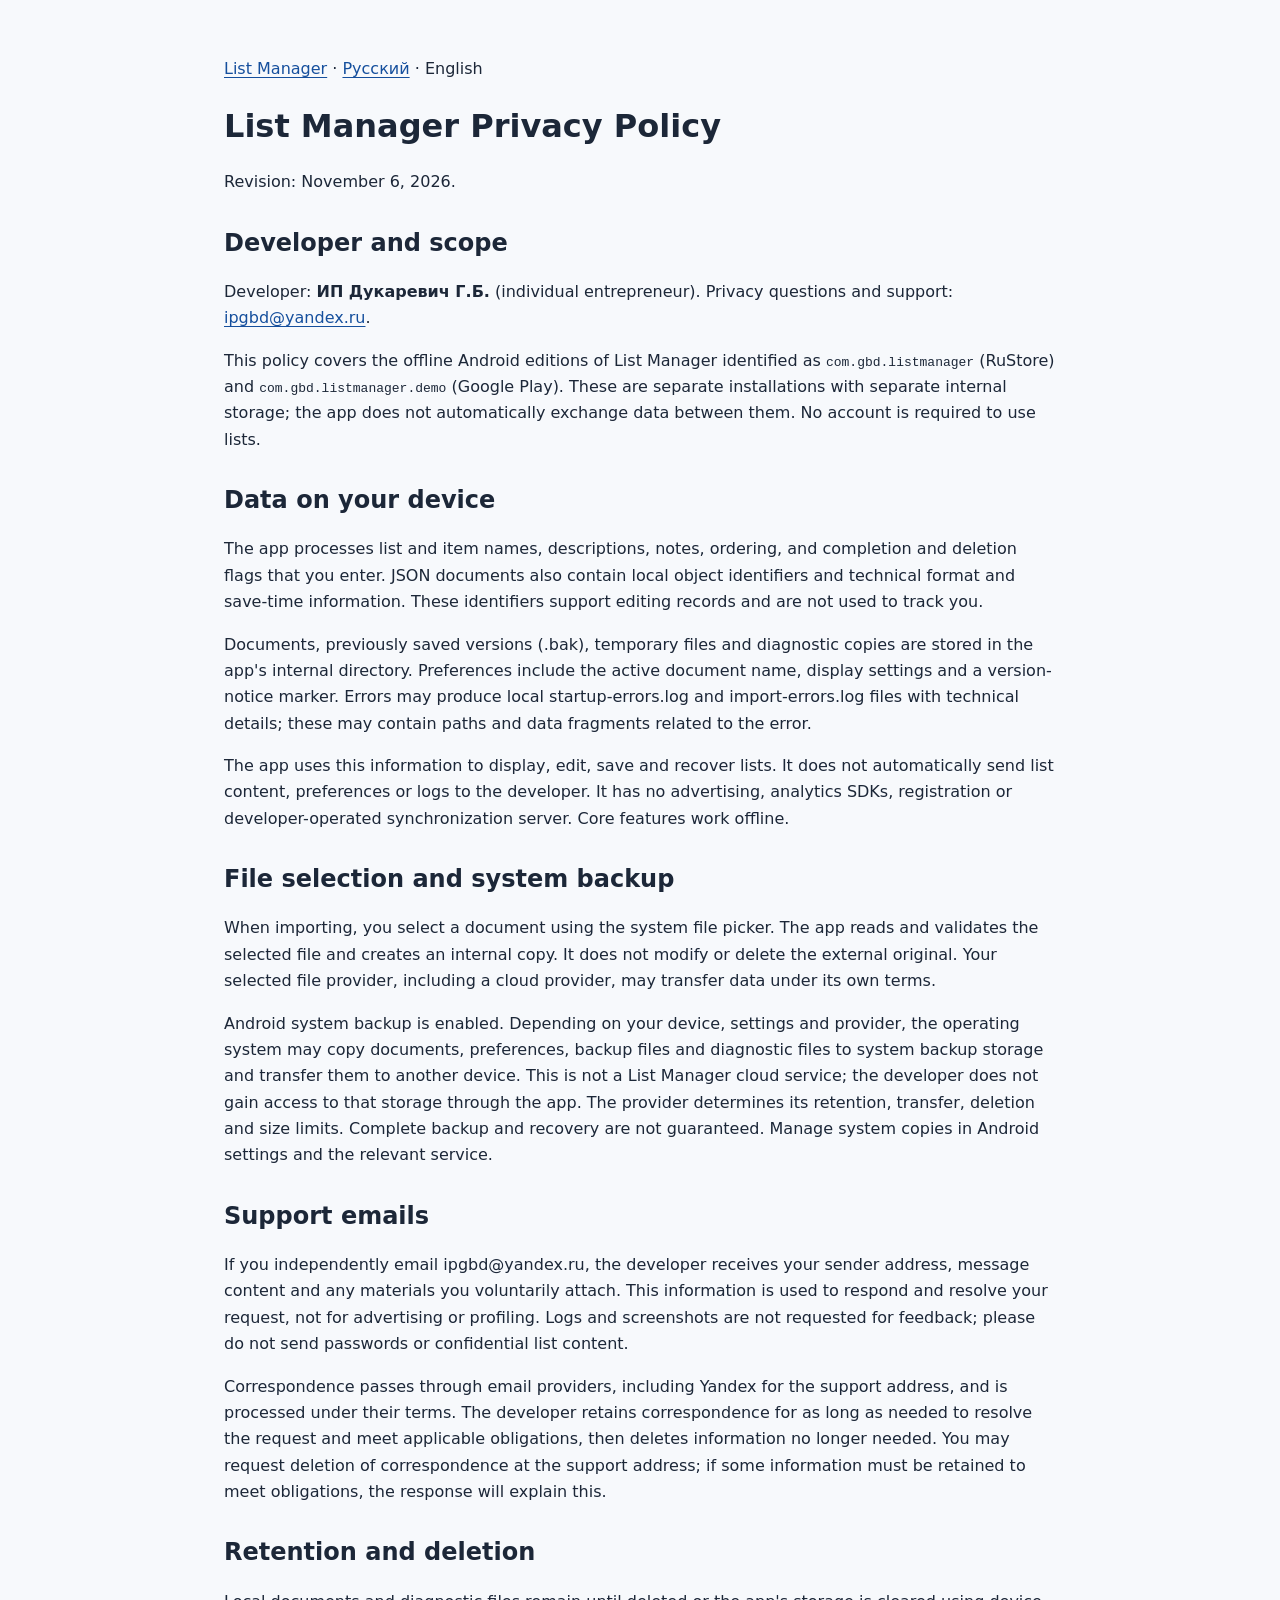
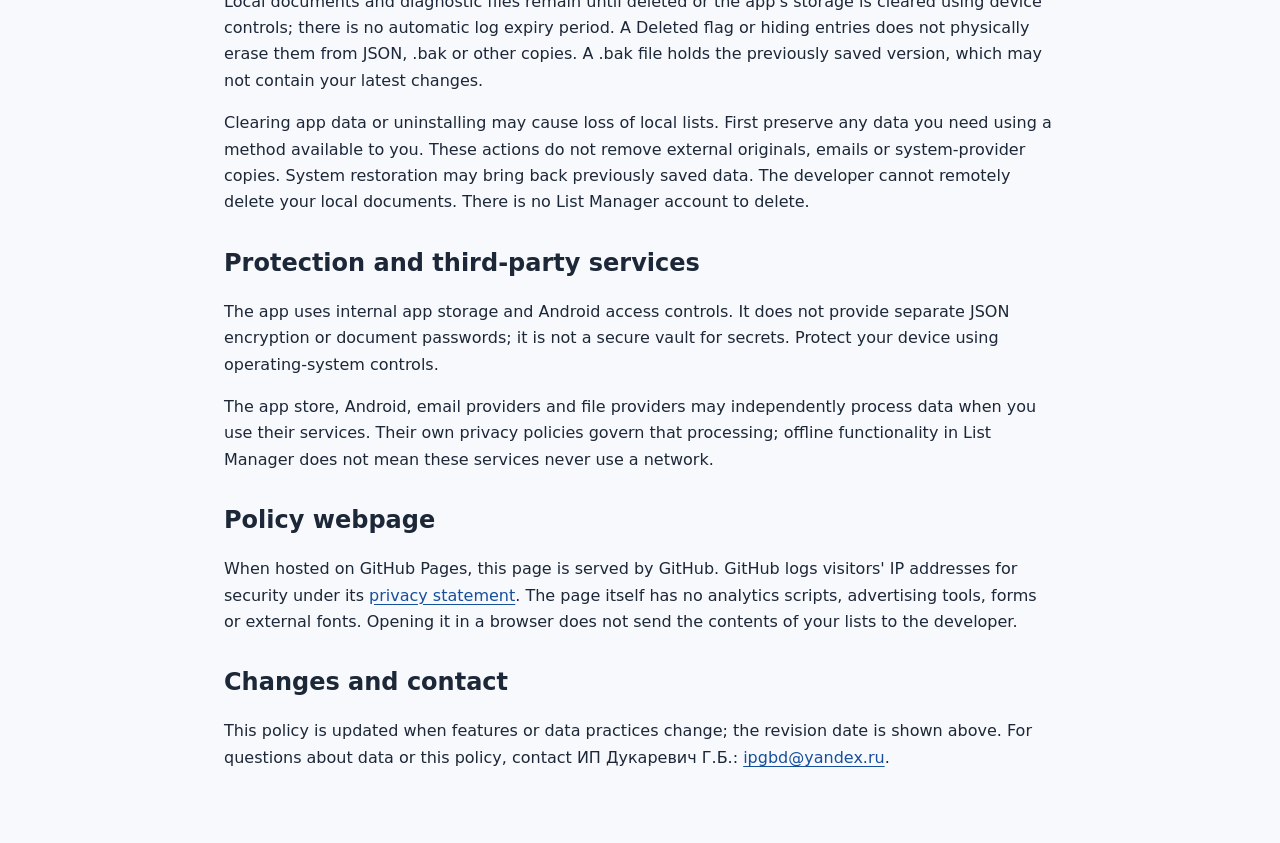
==== privacy/en.html @ c69b0f96 "Add List Manager privacy policy site" ====
<!doctype html>
<html lang="en">
<head>
  <meta charset="utf-8">
  <meta name="viewport" content="width=device-width, initial-scale=1">
  <title>List Manager — Privacy Policy</title>
  <link rel="stylesheet" href="../style.css">
</head>
<body><main>
  <nav aria-label="Language"><a href="../index.html">List Manager</a> · <a href="ru.html" lang="ru" hreflang="ru">Русский</a> · English</nav>
  <h1>List Manager Privacy Policy</h1>
  <p>Revision: November 6, 2026.</p>

  <h2>Developer and scope</h2>
  <p>Developer: <strong>ИП Дукаревич Г.Б.</strong> (individual entrepreneur). Privacy questions and support: <a href="mailto:ipgbd@yandex.ru">ipgbd@yandex.ru</a>.</p>
  <p>This policy covers the offline Android editions of List Manager identified as <code>com.gbd.listmanager</code> (RuStore) and <code>com.gbd.listmanager.demo</code> (Google Play). These are separate installations with separate internal storage; the app does not automatically exchange data between them. No account is required to use lists.</p>

  <h2>Data on your device</h2>
  <p>The app processes list and item names, descriptions, notes, ordering, and completion and deletion flags that you enter. JSON documents also contain local object identifiers and technical format and save-time information. These identifiers support editing records and are not used to track you.</p>
  <p>Documents, previously saved versions (.bak), temporary files and diagnostic copies are stored in the app's internal directory. Preferences include the active document name, display settings and a version-notice marker. Errors may produce local startup-errors.log and import-errors.log files with technical details; these may contain paths and data fragments related to the error.</p>
  <p>The app uses this information to display, edit, save and recover lists. It does not automatically send list content, preferences or logs to the developer. It has no advertising, analytics SDKs, registration or developer-operated synchronization server. Core features work offline.</p>

  <h2>File selection and system backup</h2>
  <p>When importing, you select a document using the system file picker. The app reads and validates the selected file and creates an internal copy. It does not modify or delete the external original. Your selected file provider, including a cloud provider, may transfer data under its own terms.</p>
  <p>Android system backup is enabled. Depending on your device, settings and provider, the operating system may copy documents, preferences, backup files and diagnostic files to system backup storage and transfer them to another device. This is not a List Manager cloud service; the developer does not gain access to that storage through the app. The provider determines its retention, transfer, deletion and size limits. Complete backup and recovery are not guaranteed. Manage system copies in Android settings and the relevant service.</p>

  <h2>Support emails</h2>
  <p>If you independently email ipgbd@yandex.ru, the developer receives your sender address, message content and any materials you voluntarily attach. This information is used to respond and resolve your request, not for advertising or profiling. Logs and screenshots are not requested for feedback; please do not send passwords or confidential list content.</p>
  <p>Correspondence passes through email providers, including Yandex for the support address, and is processed under their terms. The developer retains correspondence for as long as needed to resolve the request and meet applicable obligations, then deletes information no longer needed. You may request deletion of correspondence at the support address; if some information must be retained to meet obligations, the response will explain this.</p>

  <h2>Retention and deletion</h2>
  <p>Local documents and diagnostic files remain until deleted or the app's storage is cleared using device controls; there is no automatic log expiry period. A Deleted flag or hiding entries does not physically erase them from JSON, .bak or other copies. A .bak file holds the previously saved version, which may not contain your latest changes.</p>
  <p>Clearing app data or uninstalling may cause loss of local lists. First preserve any data you need using a method available to you. These actions do not remove external originals, emails or system-provider copies. System restoration may bring back previously saved data. The developer cannot remotely delete your local documents. There is no List Manager account to delete.</p>

  <h2>Protection and third-party services</h2>
  <p>The app uses internal app storage and Android access controls. It does not provide separate JSON encryption or document passwords; it is not a secure vault for secrets. Protect your device using operating-system controls.</p>
  <p>The app store, Android, email providers and file providers may independently process data when you use their services. Their own privacy policies govern that processing; offline functionality in List Manager does not mean these services never use a network.</p>

  <h2>Policy webpage</h2>
  <p>When hosted on GitHub Pages, this page is served by GitHub. GitHub logs visitors' IP addresses for security under its <a href="https://docs.github.com/en/site-policy/privacy-policies/github-general-privacy-statement">privacy statement</a>. The page itself has no analytics scripts, advertising tools, forms or external fonts. Opening it in a browser does not send the contents of your lists to the developer.</p>

  <h2>Changes and contact</h2>
  <p>This policy is updated when features or data practices change; the revision date is shown above. For questions about data or this policy, contact ИП Дукаревич Г.Б.: <a href="mailto:ipgbd@yandex.ru">ipgbd@yandex.ru</a>.</p>
</main></body>
</html>
---- style.css ----
:root { color-scheme: light dark; font-family: system-ui, sans-serif; line-height: 1.65; }
body { margin: 0; background: #f7f9fc; color: #1c2738; }
main { max-width: 52rem; margin: 2rem auto; padding: 1.5rem; }
h1, h2 { line-height: 1.3; }
h2 { margin-top: 2rem; }
a { color: #154f9d; text-underline-offset: .18em; }
code { overflow-wrap: anywhere; }
nav { margin-bottom: 1.5rem; }
@media (prefers-color-scheme: dark) {
  body { background: #121922; color: #e7edf6; }
  a { color: #9dc7ff; }
}
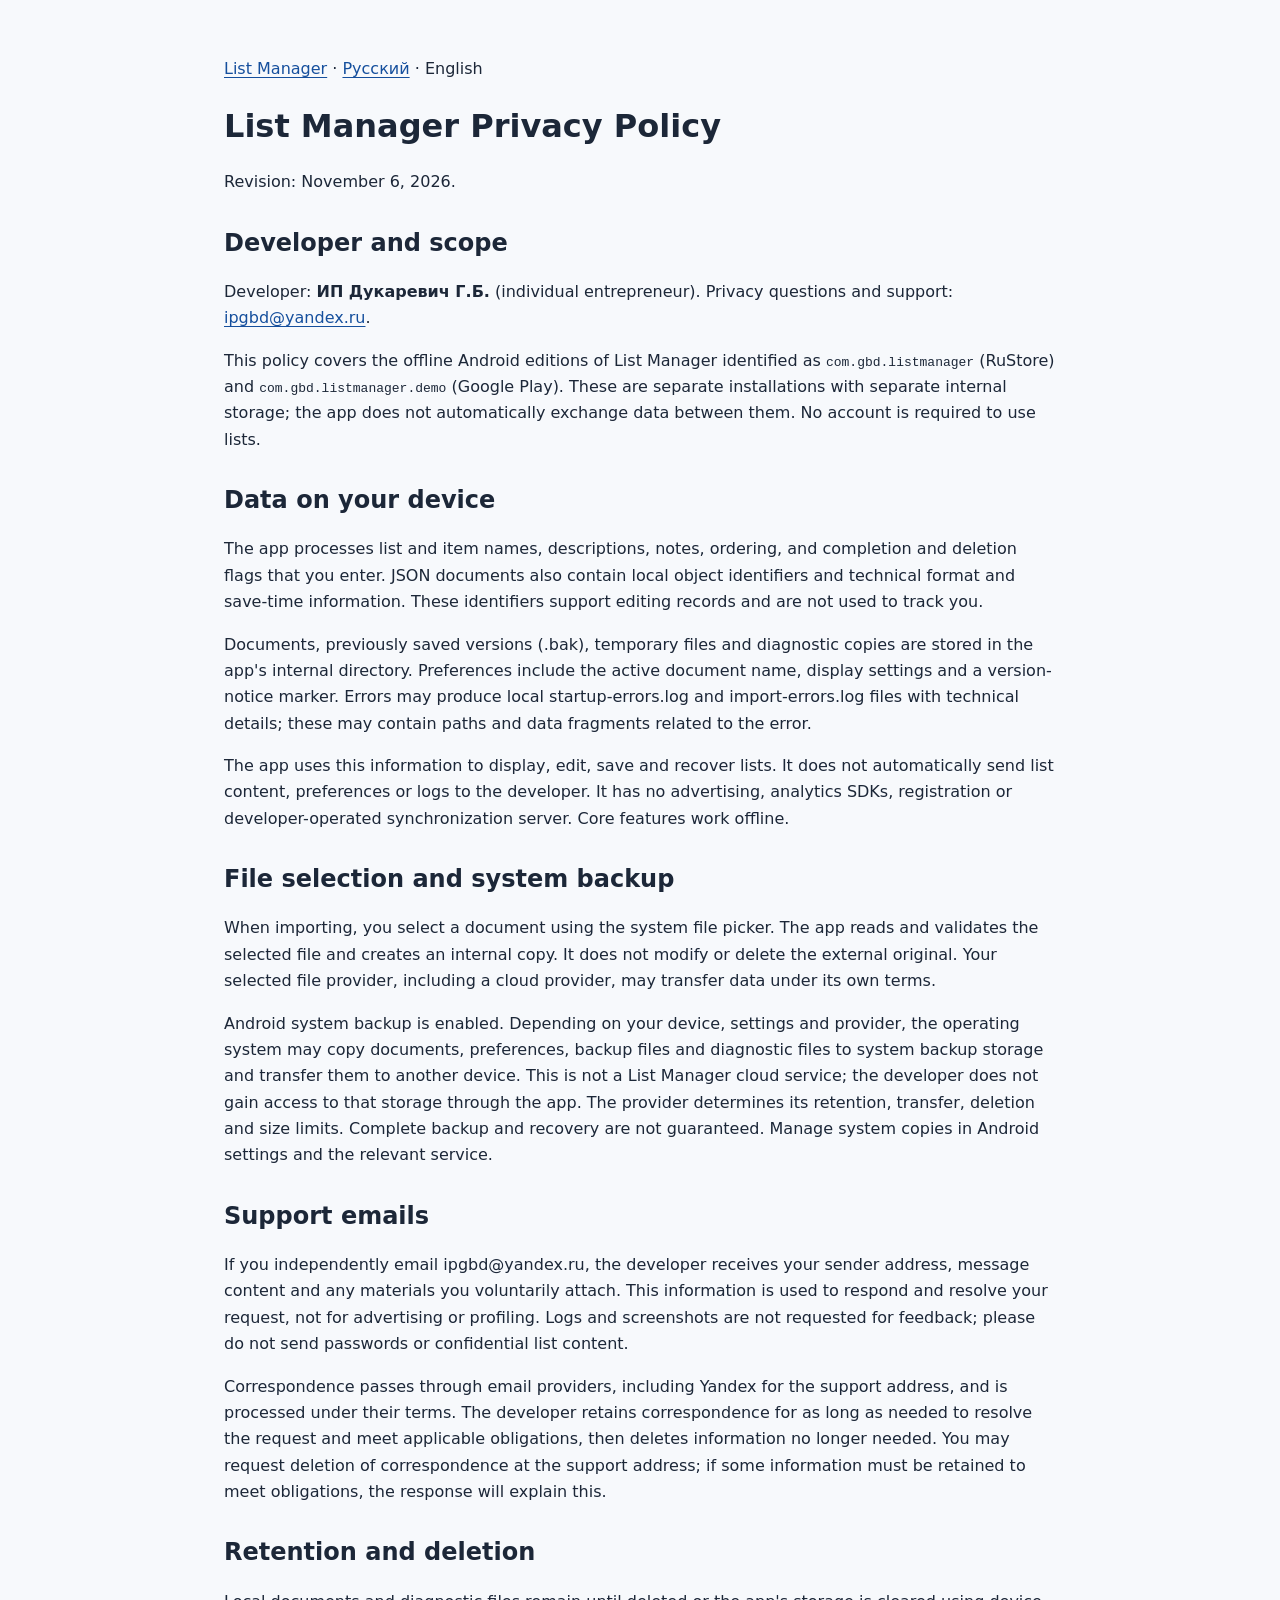
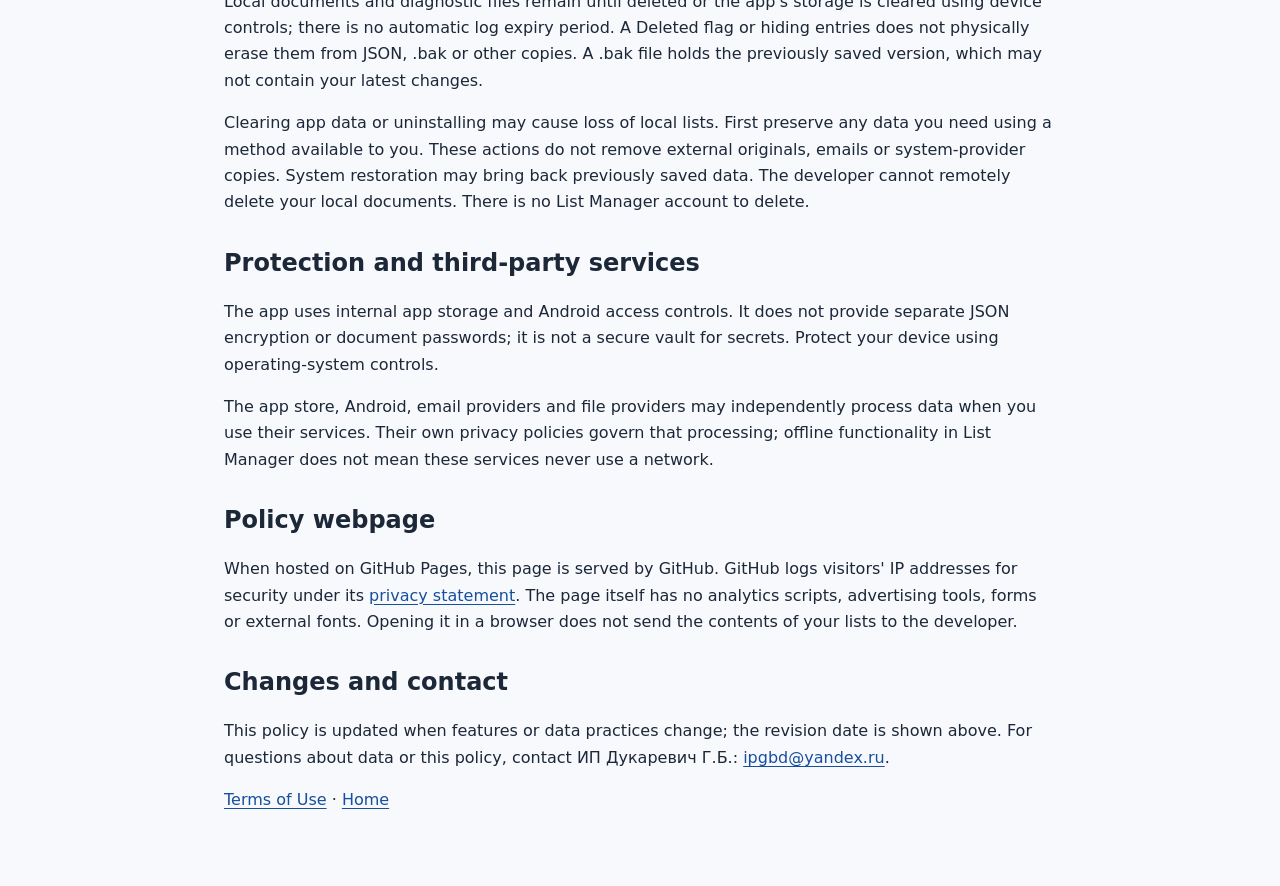
==== commit ad58b4d9: "Link en privacy policy to terms of use" ====
--- a/privacy/en.html
+++ b/privacy/en.html
@@ -41,5 +41,6 @@
 
   <h2>Changes and contact</h2>
   <p>This policy is updated when features or data practices change; the revision date is shown above. For questions about data or this policy, contact ИП Дукаревич Г.Б.: <a href="mailto:ipgbd@yandex.ru">ipgbd@yandex.ru</a>.</p>
+  <p><a href="../terms/en.html">Terms of Use</a> · <a href="../index.html">Home</a></p>
 </main></body>
 </html>
--- a/style.css
+++ b/style.css
@@ -1,7 +1,7 @@
 :root { color-scheme: light dark; font-family: system-ui, sans-serif; line-height: 1.65; }
 body { margin: 0; background: #f7f9fc; color: #1c2738; }
 main { max-width: 52rem; margin: 2rem auto; padding: 1.5rem; }
-h1, h2 { line-height: 1.3; }
+h1, h2 { line-height: 1.3; overflow-wrap: anywhere; }
 h2 { margin-top: 2rem; }
 a { color: #154f9d; text-underline-offset: .18em; }
 code { overflow-wrap: anywhere; }
